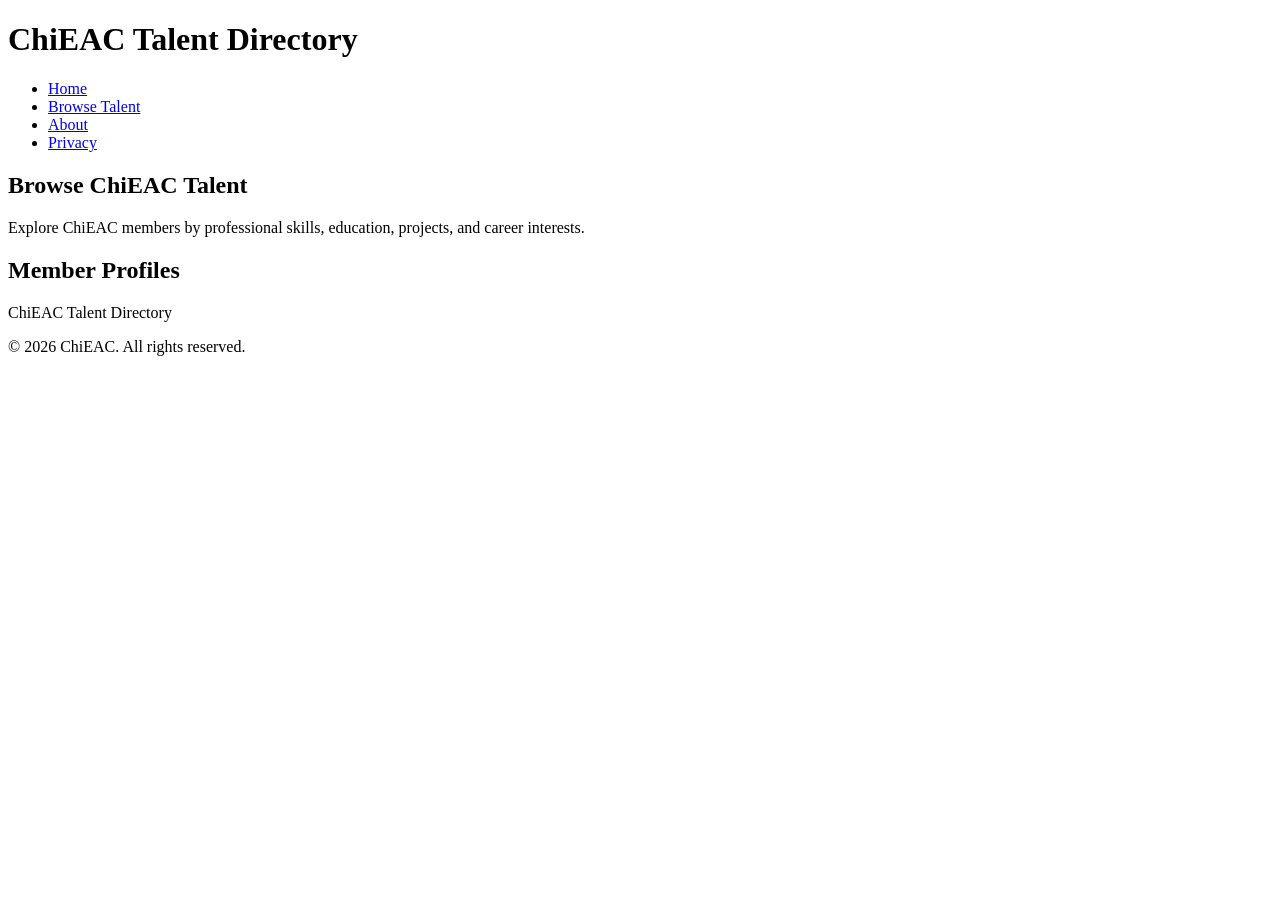
==== directory.html @ 6168e041 "Complete Week 1 directory layout and sample data" ====
<!doctype html>
<html lang="en">
  <head>
    <meta charset="UTF-8" />
    <meta name="viewport" content="width=device-width, initial-scale=1.0" />

    <title>Browse Talent | ChiEAC Talent Directory</title>

    <link rel="stylesheet" href="css/styles.css" />
  </head>
  <body>
    <header>
      <h1>ChiEAC Talent Directory</h1>

      <nav>
        <ul>
          <li><a href="index.html">Home</a></li>
          <li><a href="directory.html">Browse Talent</a></li>
          <li><a href="about.html">About</a></li>
          <li><a href="privacy.html">Privacy</a></li>
        </ul>
      </nav>
    </header>
    <main>
      <section class="directory-intro">
        <h2>Browse ChiEAC Talent</h2>

        <p>
          Explore ChiEAC members by professional skills, education, projects,
          and career interests.
        </p>
      </section>
      <section class="directory-list">
        <h2>Member Profiles</h2>

        <div id="profile-container">
          <!-- Member profile cards will be displayed here. -->
        </div>
      </section>
    </main>
    <footer>
      <p>ChiEAC Talent Directory</p>
      <p>© 2026 ChiEAC. All rights reserved.</p>
    </footer>
  </body>
</html>
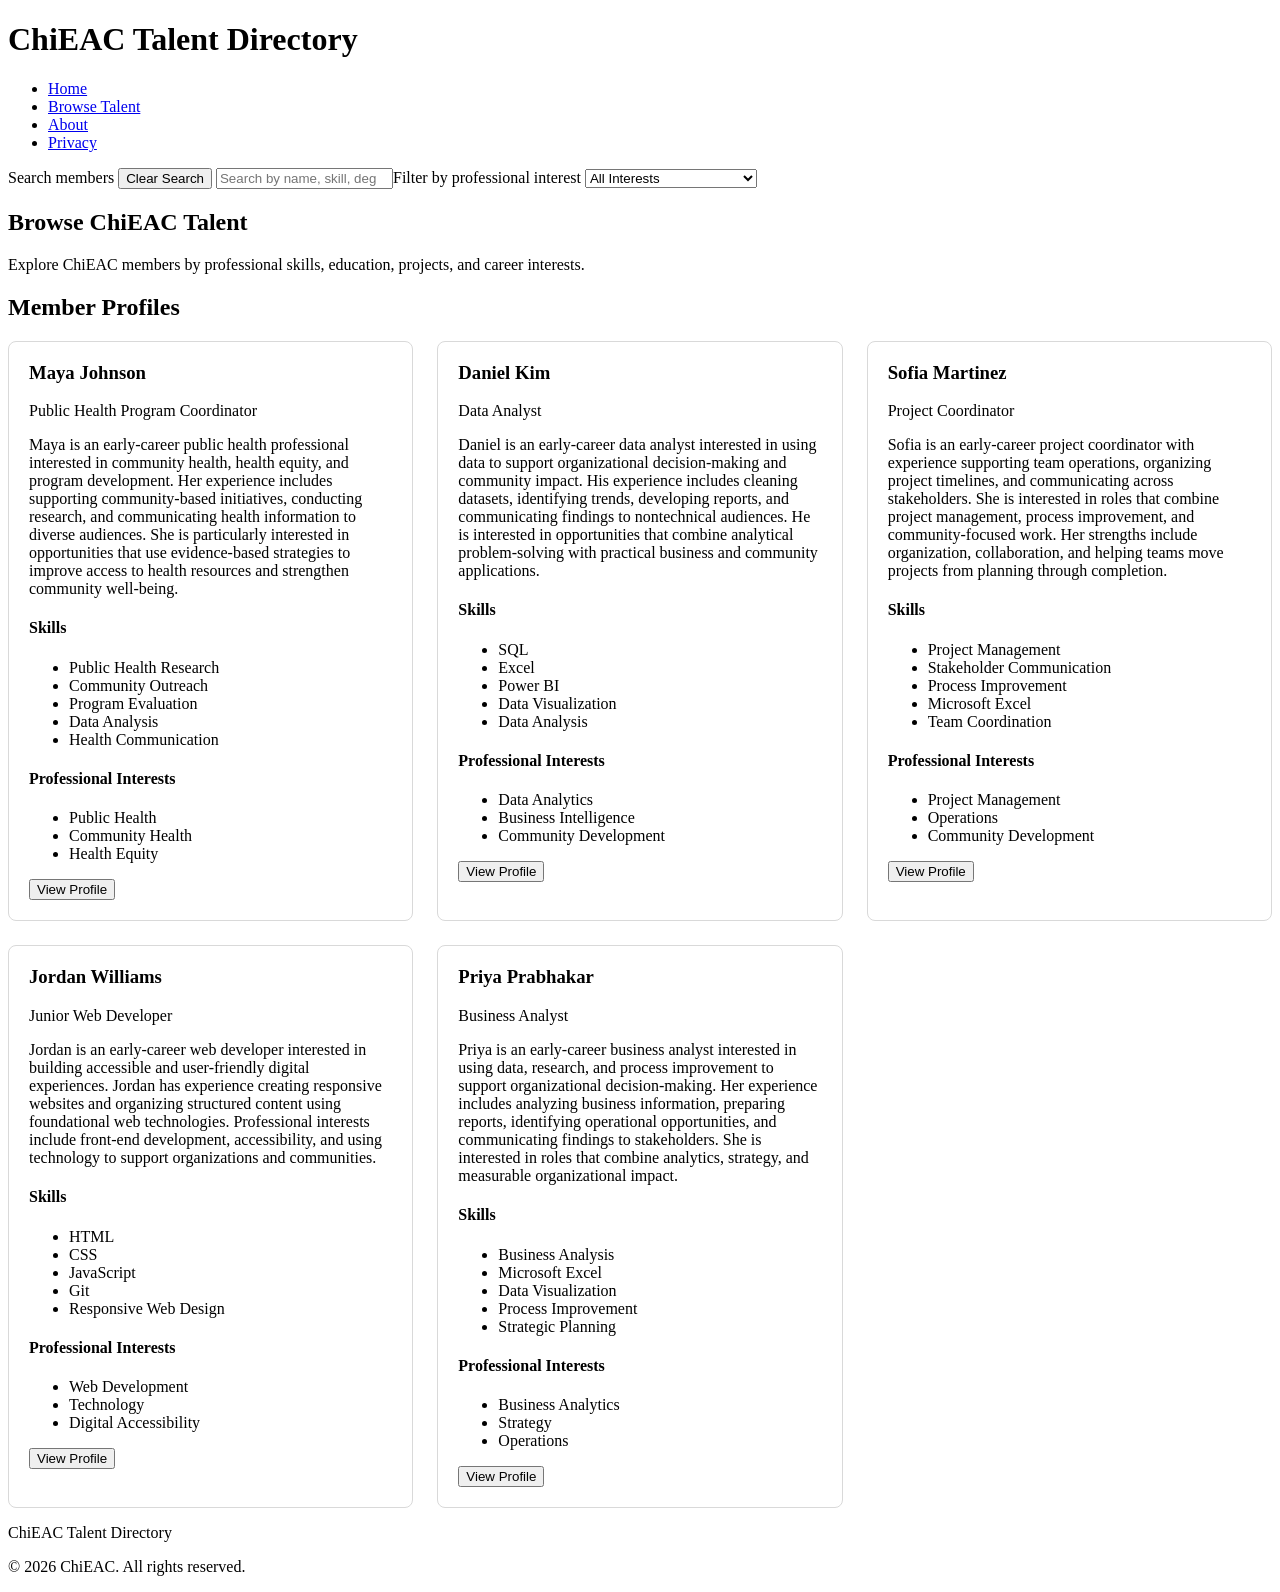
==== commit 65c17125: "Add dynamic member directory search and filtering" ====
--- a/directory.html
+++ b/directory.html
@@ -23,6 +23,20 @@
     </header>
     <main>
       <section class="directory-intro">
+        <label for="search-input">Search members</label>
+        <button type="button" id="clear-filters">Clear Search</button>
+
+        <input
+          type="search"
+          id="search-input"
+          placeholder="Search by name, skill, degree, project, or interest"
+
+          <label for="interest-filter">Filter by professional interest</label>
+
+<select id="interest-filter">
+    <option value="">All Interests</option>
+</select>
+        
         <h2>Browse ChiEAC Talent</h2>
 
         <p>
@@ -42,5 +56,7 @@
       <p>ChiEAC Talent Directory</p>
       <p>© 2026 ChiEAC. All rights reserved.</p>
     </footer>
+
+    <script src="js/app.js"></script>
   </body>
 </html>
--- a/css/styles.css
+++ b/css/styles.css
@@ -0,0 +1,17 @@
+/* Talent Directory */
+
+#profile-container {
+  display: grid;
+  grid-template-columns: repeat(3, 1fr);
+  gap: 24px;
+}
+
+.profile-card {
+  border: 1px solid #d9d9d9;
+  border-radius: 8px;
+  padding: 20px;
+}
+
+.profile-card h3 {
+  margin-top: 0;
+}
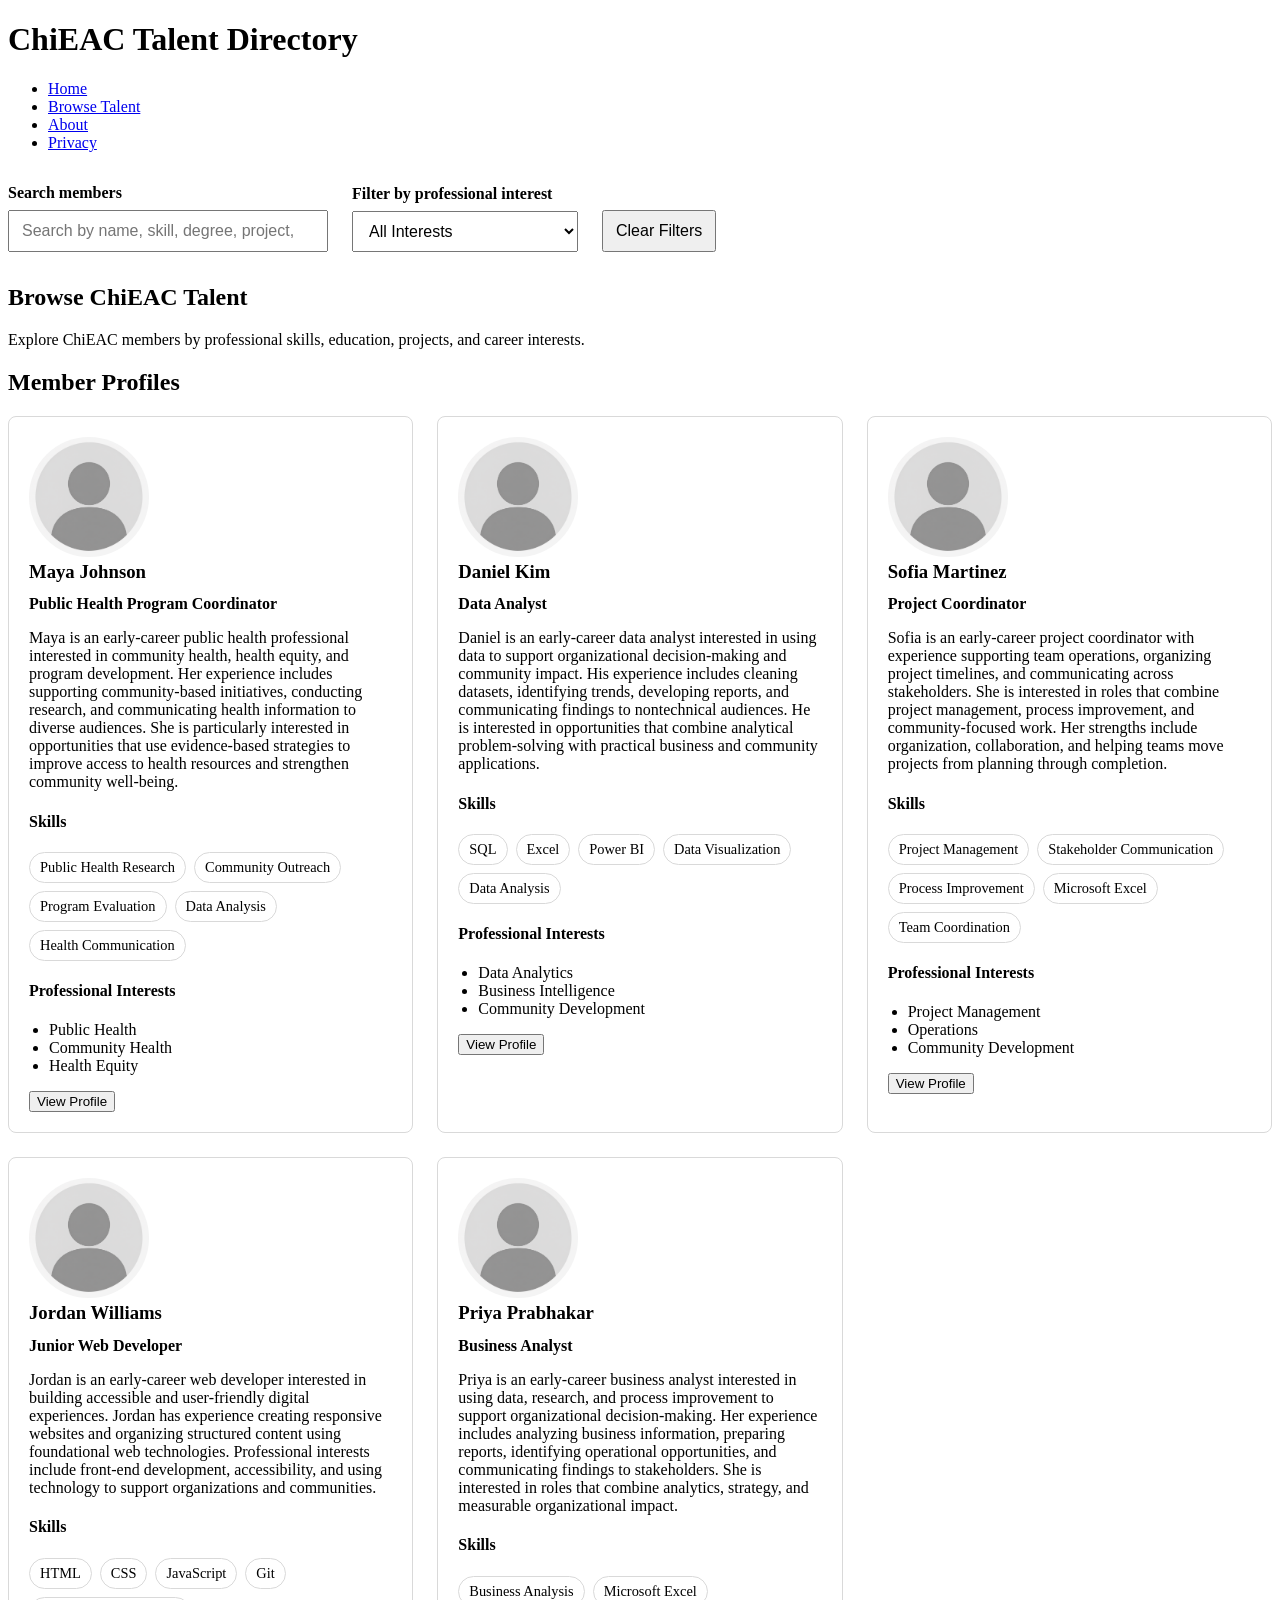
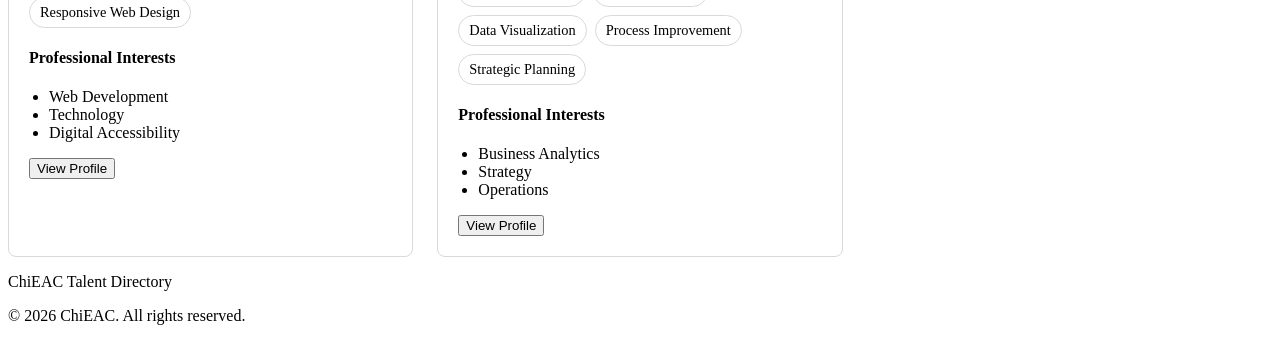
==== commit 3a222a1e: "Added detailed profile model and resume links" ====
--- a/directory.html
+++ b/directory.html
@@ -23,18 +23,32 @@
     </header>
     <main>
       <section class="directory-intro">
+        
+        <div class="directory-controls">
+
+    <div class="search-control">
         <label for="search-input">Search members</label>
-        <button type="button" id="clear-filters">Clear Search</button>
 
         <input
-          type="search"
-          id="search-input"
-          placeholder="Search by name, skill, degree, project, or interest"
+            type="search"
+            id="search-input"
+            placeholder="Search by name, skill, degree, project, or interest"
+        >
+    </div>
 
-          <label for="interest-filter">Filter by professional interest</label>
+    <div class="filter-control">
+        <label for="interest-filter">Filter by professional interest</label>
 
-<select id="interest-filter">
-    <option value="">All Interests</option>
+        <select id="interest-filter">
+            <option value="">All Interests</option>
+        </select>
+    </div>
+
+    <button type="button" id="clear-filters">
+        Clear Filters
+    </button>
+
+</div>
 </select>
         
         <h2>Browse ChiEAC Talent</h2>
@@ -52,6 +66,23 @@
         </div>
       </section>
     </main>
+    
+    <div id="profile-modal" class="modal" hidden>
+    <div class="modal-content">
+        <button
+            type="button"
+            id="close-modal"
+            aria-label="Close profile"
+        >
+            ×
+        </button>
+
+        <div id="modal-profile-content">
+            <!-- Detailed member information will appear here. -->
+        </div>
+    </div>
+</div>
+    
     <footer>
       <p>ChiEAC Talent Directory</p>
       <p>© 2026 ChiEAC. All rights reserved.</p>
--- a/css/styles.css
+++ b/css/styles.css
@@ -14,4 +14,112 @@
 
 .profile-card h3 {
   margin-top: 0;
-}+}
+
+.profile-photo {
+  width: 120px;
+  height: 120px;
+  object-fit: cover;
+  border-radius: 50%;
+}
+
+.skill-list {
+  display: flex;
+  flex-wrap: wrap;
+  gap: 8px;
+  list-style: none;
+  padding: 0;
+}
+
+.skill-list li {
+  border: 1px solid #d9d9d9;
+  border-radius: 16px;
+  padding: 6px 10px;
+  font-size: 0.9rem;
+}
+
+.profile-title {
+  font-weight: 600;
+  margin-top: -6px;
+}
+
+.interest-list {
+  padding-left: 20px;
+}
+
+.directory-controls {
+  display: flex;
+  align-items: flex-end;
+  gap: 24px;
+  flex-wrap: wrap;
+  margin: 32px 0;
+}
+
+.search-control,
+.filter-control {
+  display: flex;
+  flex-direction: column;
+  gap: 8px;
+}
+
+.search-control input {
+  min-width: 320px;
+}
+
+.filter-control select {
+  min-width: 220px;
+}
+
+.directory-controls input,
+.directory-controls select,
+.directory-controls button {
+  padding: 10px 12px;
+  font-size: 1rem;
+}
+
+.directory-controls label {
+  font-weight: 600;
+}
+
+.modal {
+  position: fixed;
+  inset: 0;
+  background-color: rgba(0, 0, 0, 0.6);
+
+  display: flex;
+  justify-content: center;
+  align-items: center;
+
+  padding: 24px;
+  z-index: 1000;
+}
+
+.modal[hidden] {
+  display: none;
+}
+
+.modal-content {
+  background-color: white;
+  width: 100%;
+  max-width: 700px;
+  max-height: 85vh;
+
+  overflow-y: auto;
+
+  padding: 32px;
+  border-radius: 12px;
+
+  position: relative;
+}
+
+#close-modal {
+  position: absolute;
+  top: 16px;
+  right: 16px;
+
+  border: 0;
+  background: none;
+
+  font-size: 2rem;
+  cursor: pointer;
+}
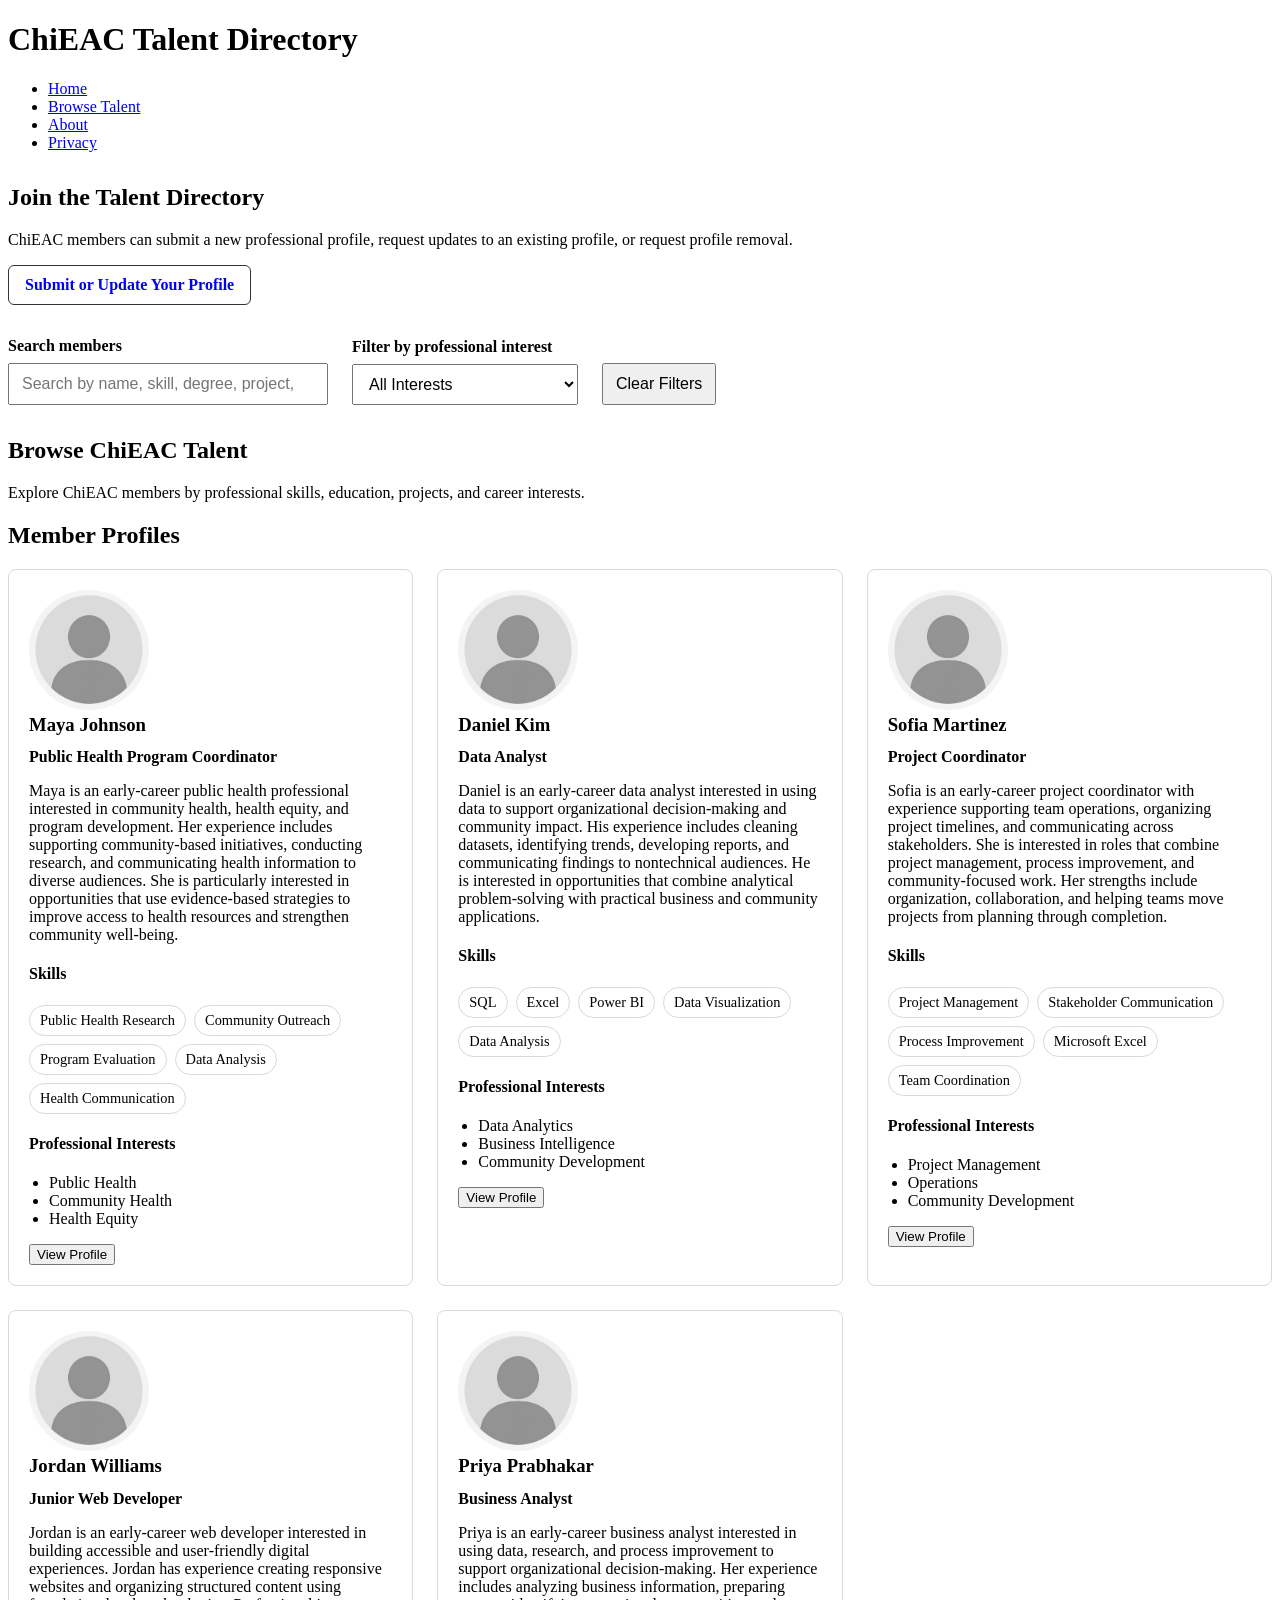
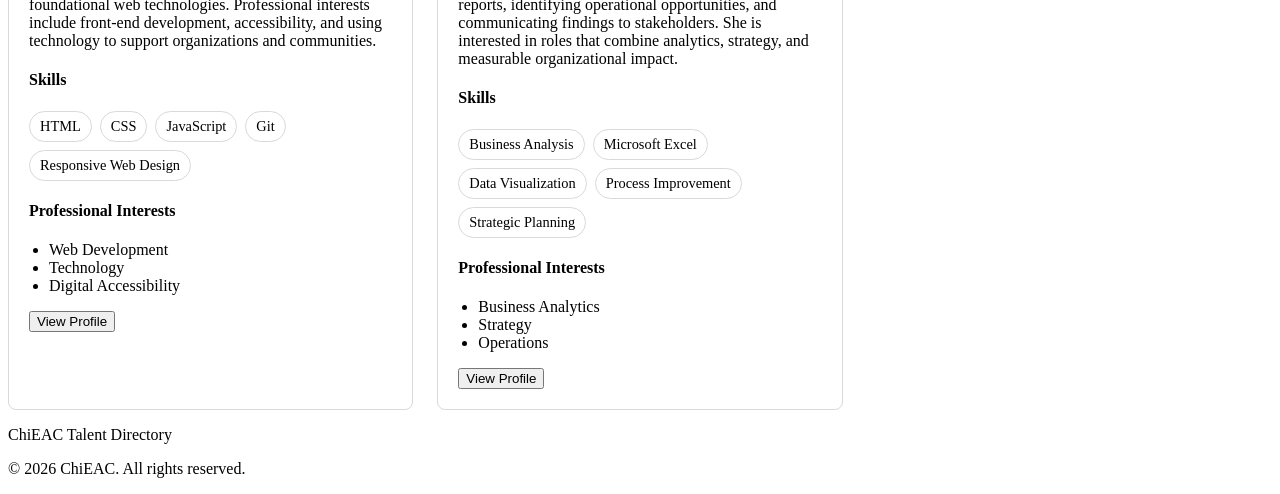
==== commit cf6d60c8: "Add About Privacy and member submission workflow" ====
--- a/directory.html
+++ b/directory.html
@@ -24,6 +24,24 @@
     <main>
       <section class="directory-intro">
         
+        <section class="profile-submission">
+    <h2>Join the Talent Directory</h2>
+
+    <p>
+        ChiEAC members can submit a new professional profile, request
+        updates to an existing profile, or request profile removal.
+    </p>
+
+    <a
+        href="https://docs.google.com/forms/d/e/1FAIpQLSev68Fs2dXSY_hhdYZraRXZIroSZU90G4ET6zNt--6DvFUYRQ/viewform?usp=dialog"
+        target="_blank"
+        rel="noopener noreferrer"
+        class="submission-button"
+    >
+        Submit or Update Your Profile
+    </a>
+</section>
+
         <div class="directory-controls">
 
     <div class="search-control">
--- a/css/styles.css
+++ b/css/styles.css
@@ -123,3 +123,16 @@
   font-size: 2rem;
   cursor: pointer;
 }
+
+.submission-button {
+  display: inline-block;
+  padding: 10px 16px;
+  border: 1px solid #333333;
+  border-radius: 6px;
+  text-decoration: none;
+  font-weight: 600;
+}
+
+.profile-submission {
+  margin: 32px 0;
+}
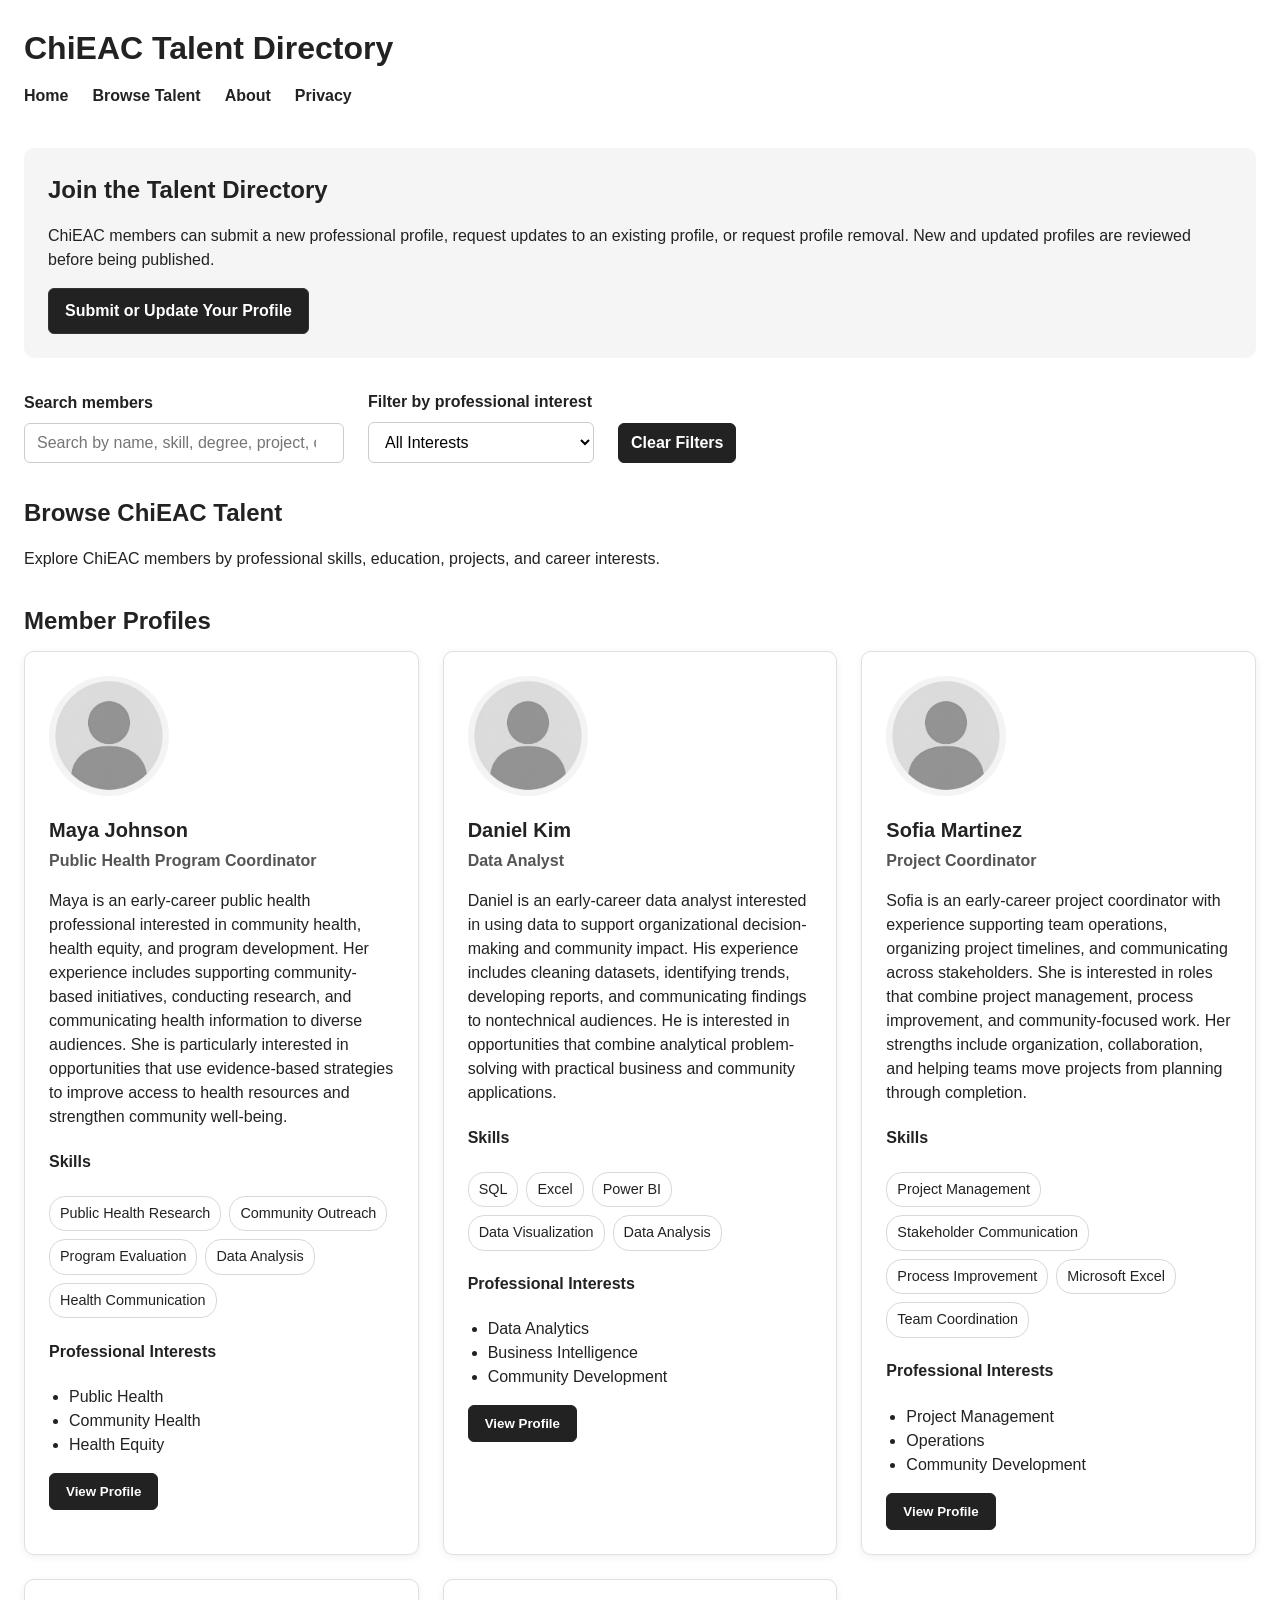
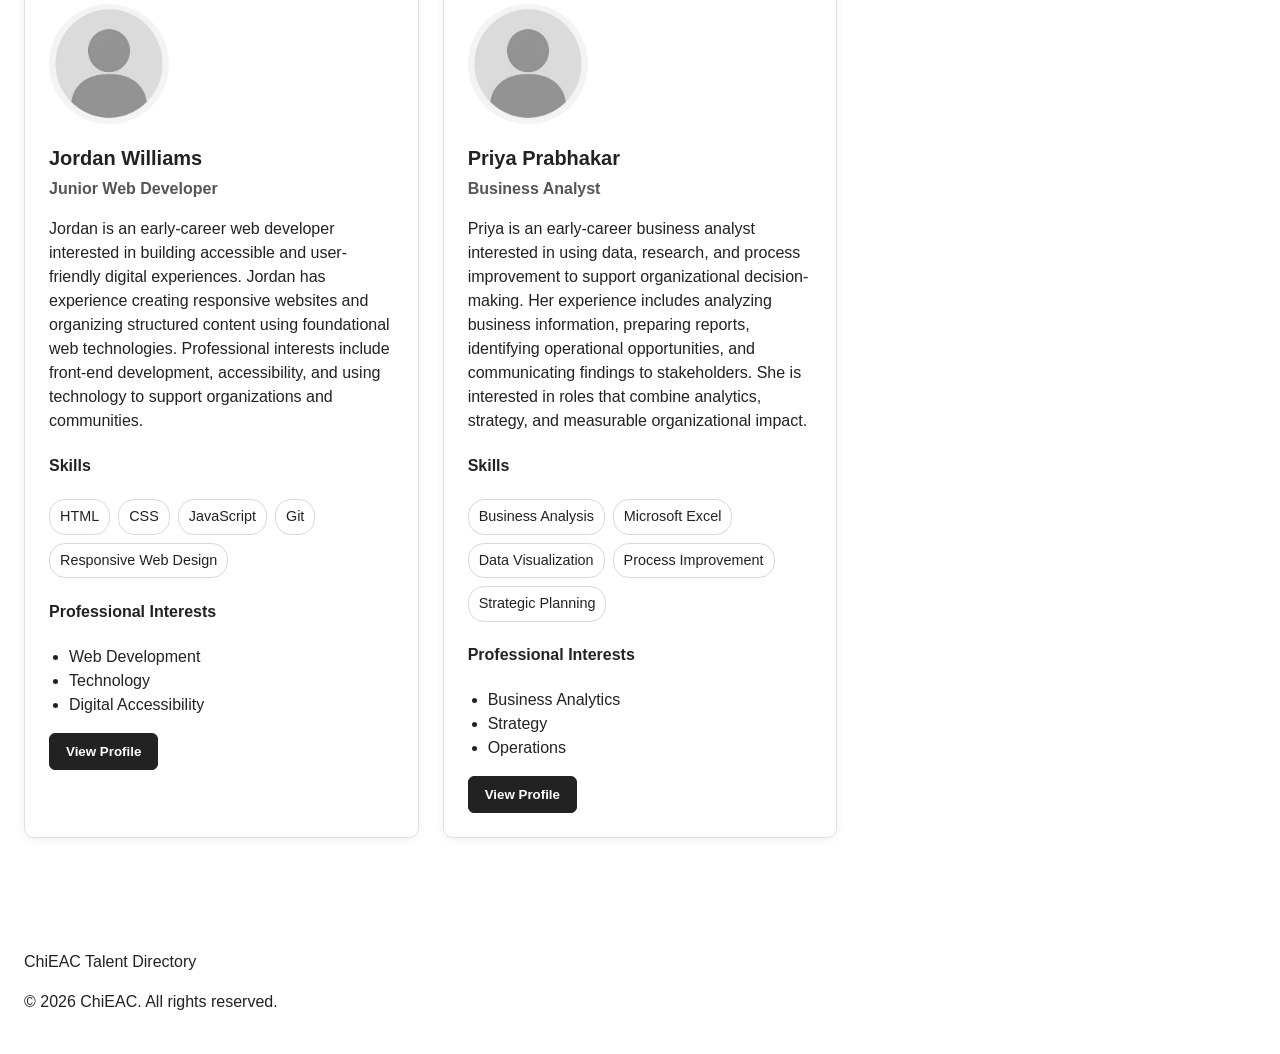
==== commit 8ad787ae: "Complete Week 3 profiles accessibility and responsive design" ====
--- a/directory.html
+++ b/directory.html
@@ -28,9 +28,8 @@
     <h2>Join the Talent Directory</h2>
 
     <p>
-        ChiEAC members can submit a new professional profile, request
-        updates to an existing profile, or request profile removal.
-    </p>
+  ChiEAC members can submit a new professional profile, request updates to an existing profile, or request profile removal. New and updated profiles are reviewed before being published.
+</p>
 
     <a
         href="https://docs.google.com/forms/d/e/1FAIpQLSev68Fs2dXSY_hhdYZraRXZIroSZU90G4ET6zNt--6DvFUYRQ/viewform?usp=dialog"
@@ -109,3 +108,4 @@
     <script src="js/app.js"></script>
   </body>
 </html>
+
--- a/css/styles.css
+++ b/css/styles.css
@@ -1,4 +1,51 @@
 /* Talent Directory */
+
+body {
+  margin: 0;
+  font-family: Arial, sans-serif;
+  line-height: 1.5;
+  color: #222222;
+  background-color: #ffffff;
+}
+
+header,
+main,
+footer {
+  width: 100%;
+  padding-left: 24px;
+  padding-right: 24px;
+  box-sizing: border-box;
+}
+
+header {
+  padding-top: 24px;
+  padding-bottom: 24px;
+}
+
+main {
+  padding-top: 16px;
+  padding-bottom: 40px;
+}
+
+footer {
+  padding-top: 24px;
+  padding-bottom: 24px;
+}
+
+.directory-intro,
+.profile-submission,
+.directory-list {
+  margin-bottom: 32px;
+}
+
+main h2 {
+  margin-top: 0;
+  margin-bottom: 12px;
+}
+
+main h3 {
+  margin-bottom: 8px;
+}
 
 #profile-container {
   display: grid;
@@ -6,14 +53,30 @@
   gap: 24px;
 }
 
+@media (max-width: 900px) {
+  #profile-container {
+    grid-template-columns: repeat(2, 1fr);
+  }
+}
+
+@media (max-width: 700px) {
+  #profile-container {
+    grid-template-columns: 1fr;
+  }
+}
+
 .profile-card {
-  border: 1px solid #d9d9d9;
-  border-radius: 8px;
-  padding: 20px;
+  border: 1px solid #e0e0e0;
+  border-radius: 10px;
+  padding: 24px;
+  background-color: #ffffff;
+  box-shadow: 0 2px 8px rgba(0, 0, 0, 0.06);
 }
 
 .profile-card h3 {
-  margin-top: 0;
+  margin-top: 12px;
+  margin-bottom: 4px;
+  font-size: 1.25rem;
 }
 
 .profile-photo {
@@ -40,7 +103,8 @@
 
 .profile-title {
   font-weight: 600;
-  margin-top: -6px;
+  margin-top: 0;
+  color: #555555;
 }
 
 .interest-list {
@@ -53,6 +117,80 @@
   gap: 24px;
   flex-wrap: wrap;
   margin: 32px 0;
+}
+
+.directory-controls input,
+.directory-controls select {
+  border: 1px solid #cccccc;
+  border-radius: 6px;
+  background-color: #ffffff;
+}
+
+.directory-controls button,
+.submission-button,
+.view-profile-button {
+  border: 1px solid #222222;
+  border-radius: 6px;
+  padding: 10px 16px;
+  background-color: #222222;
+  color: #ffffff;
+  font-weight: 600;
+  cursor: pointer;
+  text-decoration: none;
+}
+
+.directory-controls button:hover,
+.submission-button:hover,
+.view-profile-button:hover {
+  background-color: #444444;
+}
+
+.directory-controls button:hover,
+.submission-button:hover,
+.view-profile-button:hover {
+  background-color: #444444;
+}
+
+/* Home page call-to-action buttons */
+.cta-button {
+  display: inline-block;
+  padding: 10px 16px;
+  margin-right: 12px;
+  margin-top: 8px;
+  border: 1px solid #222222;
+  border-radius: 6px;
+  background-color: #222222;
+  color: #ffffff;
+  font-weight: 600;
+  text-decoration: none;
+}
+
+.cta-button:hover {
+  background-color: #444444;
+}
+
+.hero .cta-button {
+  margin-bottom: 32px;
+}
+
+@media (max-width: 600px) {
+  .directory-controls {
+    flex-direction: column;
+    align-items: stretch;
+  }
+
+  .search-control,
+  .filter-control {
+    width: 100%;
+  }
+
+  .search-control input,
+  .filter-control select,
+  .directory-controls button {
+    width: 100%;
+    min-width: 0;
+    box-sizing: border-box;
+  }
 }
 
 .search-control,
@@ -110,6 +248,23 @@
   border-radius: 12px;
 
   position: relative;
+}
+
+@media (max-width: 600px) {
+  .modal {
+    padding: 12px;
+  }
+
+  .modal-content {
+    max-height: 90vh;
+    padding: 24px 20px;
+    border-radius: 8px;
+  }
+
+  #close-modal {
+    top: 10px;
+    right: 12px;
+  }
 }
 
 #close-modal {
@@ -134,5 +289,74 @@
 }
 
 .profile-submission {
-  margin: 32px 0;
-}
+  padding: 24px;
+  background-color: #f5f5f5;
+  border-radius: 10px;
+}
+
+.about-section,
+.how-it-works,
+.directory-purpose,
+.privacy-section {
+  max-width: 850px;
+}
+
+.about-section,
+.how-it-works,
+.directory-purpose {
+  margin-bottom: 40px;
+}
+
+.about-section p,
+.how-it-works p,
+.directory-purpose p,
+.privacy-section p {
+  color: #444444;
+}
+
+.privacy-section h3 {
+  margin-top: 28px;
+}
+
+header h1 {
+  margin: 0;
+  font-size: 2rem;
+}
+
+nav ul {
+  display: flex;
+  gap: 24px;
+  flex-wrap: wrap;
+  list-style: none;
+  padding: 0;
+  margin: 12px 0 0;
+}
+
+nav a {
+  text-decoration: none;
+  color: #222222;
+  font-weight: 600;
+}
+
+nav a:hover {
+  text-decoration: underline;
+}
+
+@media (max-width: 600px) {
+  nav ul {
+    flex-direction: column;
+    gap: 10px;
+  }
+}
+
+a:focus,
+button:focus,
+input:focus,
+select:focus,
+a:focus-visible,
+button:focus-visible,
+input:focus-visible,
+select:focus-visible {
+  outline: 4px solid #ffb000;
+  outline-offset: 4px;
+}
